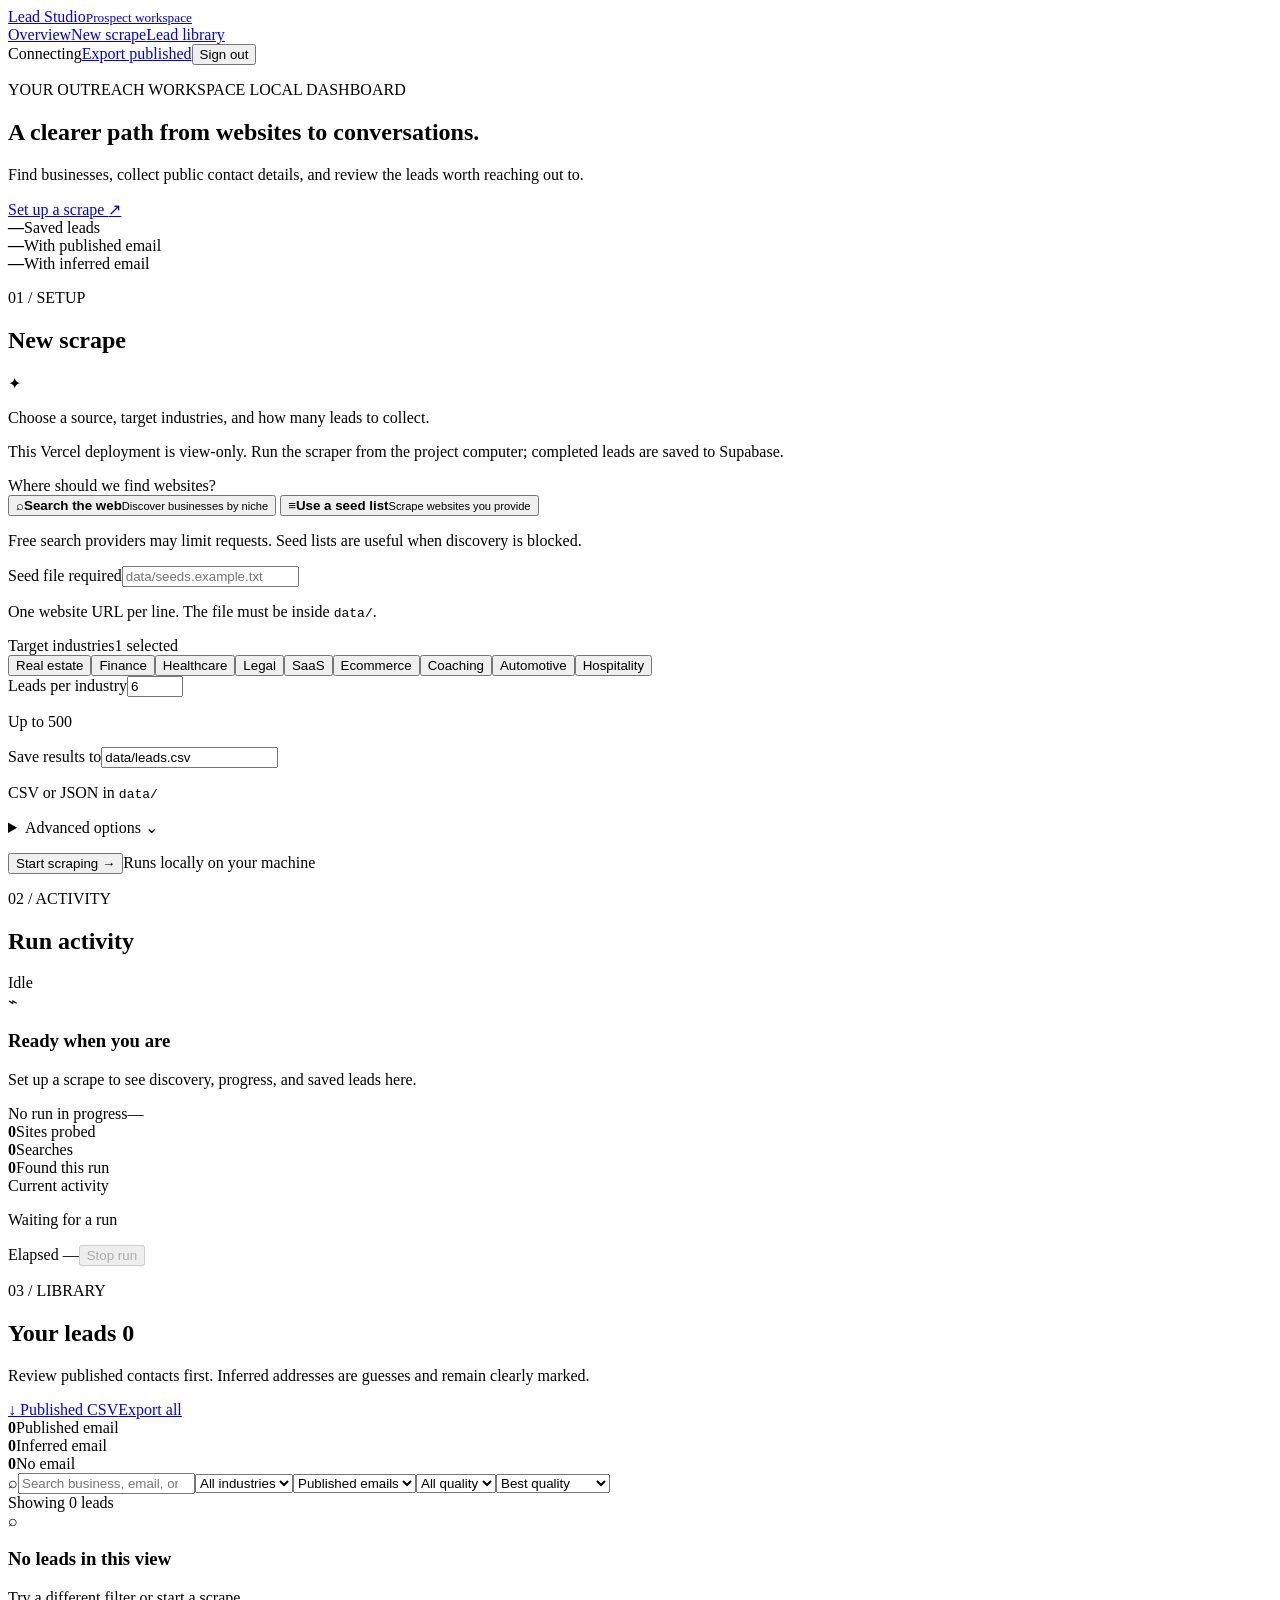
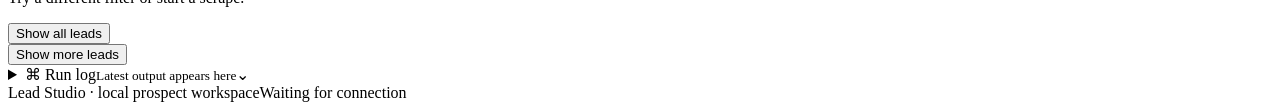
==== dashboard/index.html @ 06b7a098 "Disable non-durable hosted scrape runs" ====
<!doctype html>
<html lang="en">
<head>
  <meta charset="utf-8">
  <meta name="viewport" content="width=device-width, initial-scale=1">
  <meta name="theme-color" content="#f4f6fb">
  <title>Lead Studio · Prospect workspace</title>
  <link rel="stylesheet" href="/style.css">
</head>
<body>
  <header class="site-header"><div class="shell header-inner">
    <a class="brand" href="#overview" aria-label="Lead Studio overview"><span class="brand-mark" aria-hidden="true"><span></span><span></span><span></span></span><span class="brand-name">Lead Studio<small>Prospect workspace</small></span></a>
    <nav class="top-nav" aria-label="Main navigation"><a href="#overview">Overview</a><a href="#workspace">New scrape</a><a href="#leads">Lead library</a></nav>
    <div class="header-actions"><span class="connection" id="connection"><i id="statusDot"></i><span id="headerStatus">Connecting</span></span><a class="button button-quiet header-export" href="/api/export.csv?published_only=1" download="published-leads.csv">Export published</a><span class="user-name" id="userName"></span><button class="sign-out" id="signOut" type="button">Sign out</button></div>
  </div></header>

  <main class="shell">
    <section class="hero" id="overview" aria-labelledby="heroTitle">
      <div class="hero-copy"><p class="eyebrow">YOUR OUTREACH WORKSPACE <span class="eyebrow-line"></span> LOCAL DASHBOARD</p><h1 id="heroTitle">A clearer path from websites to conversations.</h1><p>Find businesses, collect public contact details, and review the leads worth reaching out to.</p><a class="hero-link" href="#workspace">Set up a scrape <span aria-hidden="true">↗</span></a></div>
      <div class="hero-stats" aria-label="Saved lead summary"><div class="hero-stat"><strong id="heroTotal">—</strong><span>Saved leads</span></div><div class="hero-stat"><strong id="heroPublished">—</strong><span>With published email</span></div><div class="hero-stat"><strong id="heroInferred">—</strong><span>With inferred email</span></div></div>
    </section>

    <div class="workspace-grid" id="workspace">
      <section class="surface setup-panel" aria-labelledby="setupTitle">
        <div class="section-heading"><div><p class="kicker">01 / SETUP</p><h2 id="setupTitle">New scrape</h2></div><span class="section-icon" aria-hidden="true">✦</span></div>
        <p class="section-intro">Choose a source, target industries, and how many leads to collect.</p>
        <p id="hostedNotice" class="form-notice hidden" role="status">This Vercel deployment is view-only. Run the scraper from the project computer; completed leads are saved to Supabase.</p>
        <div class="field-group"><span class="field-label">Where should we find websites?</span><div class="source-picker" role="group" aria-label="Website source">
          <button class="source-choice selected" id="modeSearch" type="button" aria-pressed="true"><span class="source-icon" aria-hidden="true">⌕</span><span><strong>Search the web</strong><small>Discover businesses by niche</small></span></button>
          <button class="source-choice" id="modeSeeds" type="button" aria-pressed="false"><span class="source-icon" aria-hidden="true">≡</span><span><strong>Use a seed list</strong><small>Scrape websites you provide</small></span></button>
        </div><p class="field-help" id="sourceHelp">Free search providers may limit requests. Seed lists are useful when discovery is blocked.</p></div>
        <div class="field-group seed-field hidden" id="seedField"><label class="field-label" for="r_seeds">Seed file <span class="required">required</span></label><input id="r_seeds" type="text" list="seedExamples" placeholder="data/seeds.example.txt" autocomplete="off" spellcheck="false"><datalist id="seedExamples"><option value="data/seeds.example.txt"><option value="data/seeds.demo.txt"></datalist><p class="field-help">One website URL per line. The file must be inside <code>data/</code>.</p></div>
        <div class="field-group"><div class="field-title-row"><span class="field-label" id="nicheLabel">Target industries</span><span class="field-counter" id="nicheCount">1 selected</span></div><div class="niche-picker" id="r_niches" role="group" aria-labelledby="nicheLabel">
          <button type="button" class="niche-choice selected" data-niche="real_estate" aria-pressed="true">Real estate</button><button type="button" class="niche-choice" data-niche="finance" aria-pressed="false">Finance</button><button type="button" class="niche-choice" data-niche="healthcare" aria-pressed="false">Healthcare</button><button type="button" class="niche-choice" data-niche="legal" aria-pressed="false">Legal</button><button type="button" class="niche-choice" data-niche="saas" aria-pressed="false">SaaS</button><button type="button" class="niche-choice" data-niche="ecommerce" aria-pressed="false">Ecommerce</button><button type="button" class="niche-choice" data-niche="coaching" aria-pressed="false">Coaching</button><button type="button" class="niche-choice" data-niche="automotive" aria-pressed="false">Automotive</button><button type="button" class="niche-choice" data-niche="hospitality" aria-pressed="false">Hospitality</button>
        </div></div>
        <div class="field-row"><div class="field-group"><label class="field-label" for="r_max">Leads per industry</label><input id="r_max" type="number" min="1" max="500" value="6"><p class="field-help">Up to 500</p></div><div class="field-group"><label class="field-label" for="r_out">Save results to</label><input id="r_out" type="text" value="data/leads.csv" autocomplete="off" spellcheck="false"><p class="field-help">CSV or JSON in <code>data/</code></p></div></div>
        <details class="advanced" id="advancedOptions"><summary>Advanced options <span aria-hidden="true">⌄</span></summary><div class="advanced-body"><div class="field-group"><label class="field-label" for="r_quality">Minimum lead quality</label><select id="r_quality"><option value="0">Any quality</option><option value="30">Medium or higher · 30+</option><option value="60">High only · 60+</option></select></div><label class="check-row"><input id="r_email" type="checkbox"><span><strong>Require an email</strong><small>Only save leads with an email address</small></span></label><label class="check-row"><input id="r_noenrich" type="checkbox"><span><strong>Skip enrichment</strong><small>Faster run without MX checks or social search</small></span></label><label class="check-row"><input id="r_fresh" type="checkbox"><span><strong>Start a fresh file</strong><small>Replace the selected output instead of merging</small></span></label></div></details>
        <p id="formNotice" class="form-notice hidden" role="status" aria-live="polite"></p><div class="form-actions"><button class="button button-primary" id="btnRun" type="button">Start scraping <span aria-hidden="true">→</span></button><span class="form-footnote">Runs locally on your machine</span></div>
      </section>

      <section class="surface activity-panel" id="activity" aria-labelledby="activityTitle"><div class="section-heading"><div><p class="kicker">02 / ACTIVITY</p><h2 id="activityTitle">Run activity</h2></div><span class="run-state idle" id="runBadge"><i></i><span>Idle</span></span></div><div class="activity-body"><div class="run-illustration" id="runIllustration" aria-hidden="true"><span>⌁</span></div><h3 id="runTitle">Ready when you are</h3><p id="runSummary">Set up a scrape to see discovery, progress, and saved leads here.</p><div class="progress-track" role="progressbar" aria-label="Run progress" aria-valuemin="0" aria-valuemax="100" aria-valuenow="0" id="runProgressTrack"><span id="runProgress"></span></div><div class="progress-caption"><span id="progressLabel">No run in progress</span><span id="progressAmount">—</span></div><div class="activity-metrics"><div><strong id="metricProbed">0</strong><span>Sites probed</span></div><div><strong id="metricSearches">0</strong><span>Searches</span></div><div><strong id="metricFound">0</strong><span>Found this run</span></div></div><div class="activity-current"><span>Current activity</span><p id="runCurrent">Waiting for a run</p></div></div><div class="activity-footer"><span id="runTime">Elapsed —</span><button class="button button-danger" id="btnStop" type="button" disabled>Stop run</button></div></section>
    </div>

    <section class="library" id="leads" aria-labelledby="libraryTitle"><div class="library-heading"><div><p class="kicker">03 / LIBRARY</p><h2 id="libraryTitle">Your leads <span class="count-badge" id="resultTotal">0</span></h2><p>Review published contacts first. Inferred addresses are guesses and remain clearly marked.</p></div><div class="export-actions"><a class="button button-outline" href="/api/export.csv?published_only=1" download="published-leads.csv">↓ Published CSV</a><a class="button button-text" href="/api/export.csv" download="all-leads.csv">Export all</a></div></div><div class="trust-summary" aria-label="Email source summary"><div><span class="summary-dot published"></span><strong id="publishedCount">0</strong><span>Published email</span></div><div><span class="summary-dot inferred"></span><strong id="inferredCount">0</strong><span>Inferred email</span></div><div><span class="summary-dot other"></span><strong id="otherCount">0</strong><span>No email</span></div></div>
      <div class="filter-bar"><label class="search-box" for="q"><span aria-hidden="true">⌕</span><input id="q" type="search" placeholder="Search business, email, or domain" autocomplete="off"></label><select id="f_niche" aria-label="Filter by industry"><option value="">All industries</option></select><select id="f_origin" aria-label="Filter by email source"><option value="published">Published emails</option><option value="all">All leads</option><option value="inferred">Inferred emails</option><option value="none">No email</option></select><select id="f_q" aria-label="Filter by quality"><option value="">All quality</option><option value="high">High</option><option value="medium">Medium</option><option value="low">Low</option></select><select id="f_sort" aria-label="Sort leads"><option value="quality">Best quality</option><option value="recent">Newest</option><option value="name">Business name</option></select></div><div class="library-meta"><span id="resultCount">Showing 0 leads</span><span id="dataSource"></span></div><div id="leadGrid" class="lead-grid"></div><div id="emptyState" class="empty-state hidden"><span aria-hidden="true">⌕</span><h3>No leads in this view</h3><p id="emptyText">Try a different filter or start a scrape.</p><button class="button button-outline" id="clearFilters" type="button">Show all leads</button></div><button class="button button-outline show-more hidden" id="showMore" type="button">Show more leads</button>
    </section>
    <details class="surface log-panel" id="logPanel"><summary><span><span class="log-icon" aria-hidden="true">⌘</span> Run log</span><small id="logLine">Latest output appears here</small><span aria-hidden="true">⌄</span></summary><pre id="log">No run output yet.</pre></details>
  </main>
  <footer class="site-footer"><div class="shell"><span>Lead Studio · local prospect workspace</span><span id="lastUpdated">Waiting for connection</span></div></footer>
  <dialog id="leadDialog" class="lead-dialog" aria-labelledby="dialogTitle"><div class="dialog-head"><div><p class="kicker">LEAD DETAILS</p><h2 id="dialogTitle">Business</h2></div><button id="dialogClose" class="dialog-close" type="button" aria-label="Close details">×</button></div><div id="dialogBody" class="dialog-body"></div></dialog><div id="toast" class="toast" role="status" aria-live="polite"></div>
  <script src="/app.js"></script>
</body>
</html>
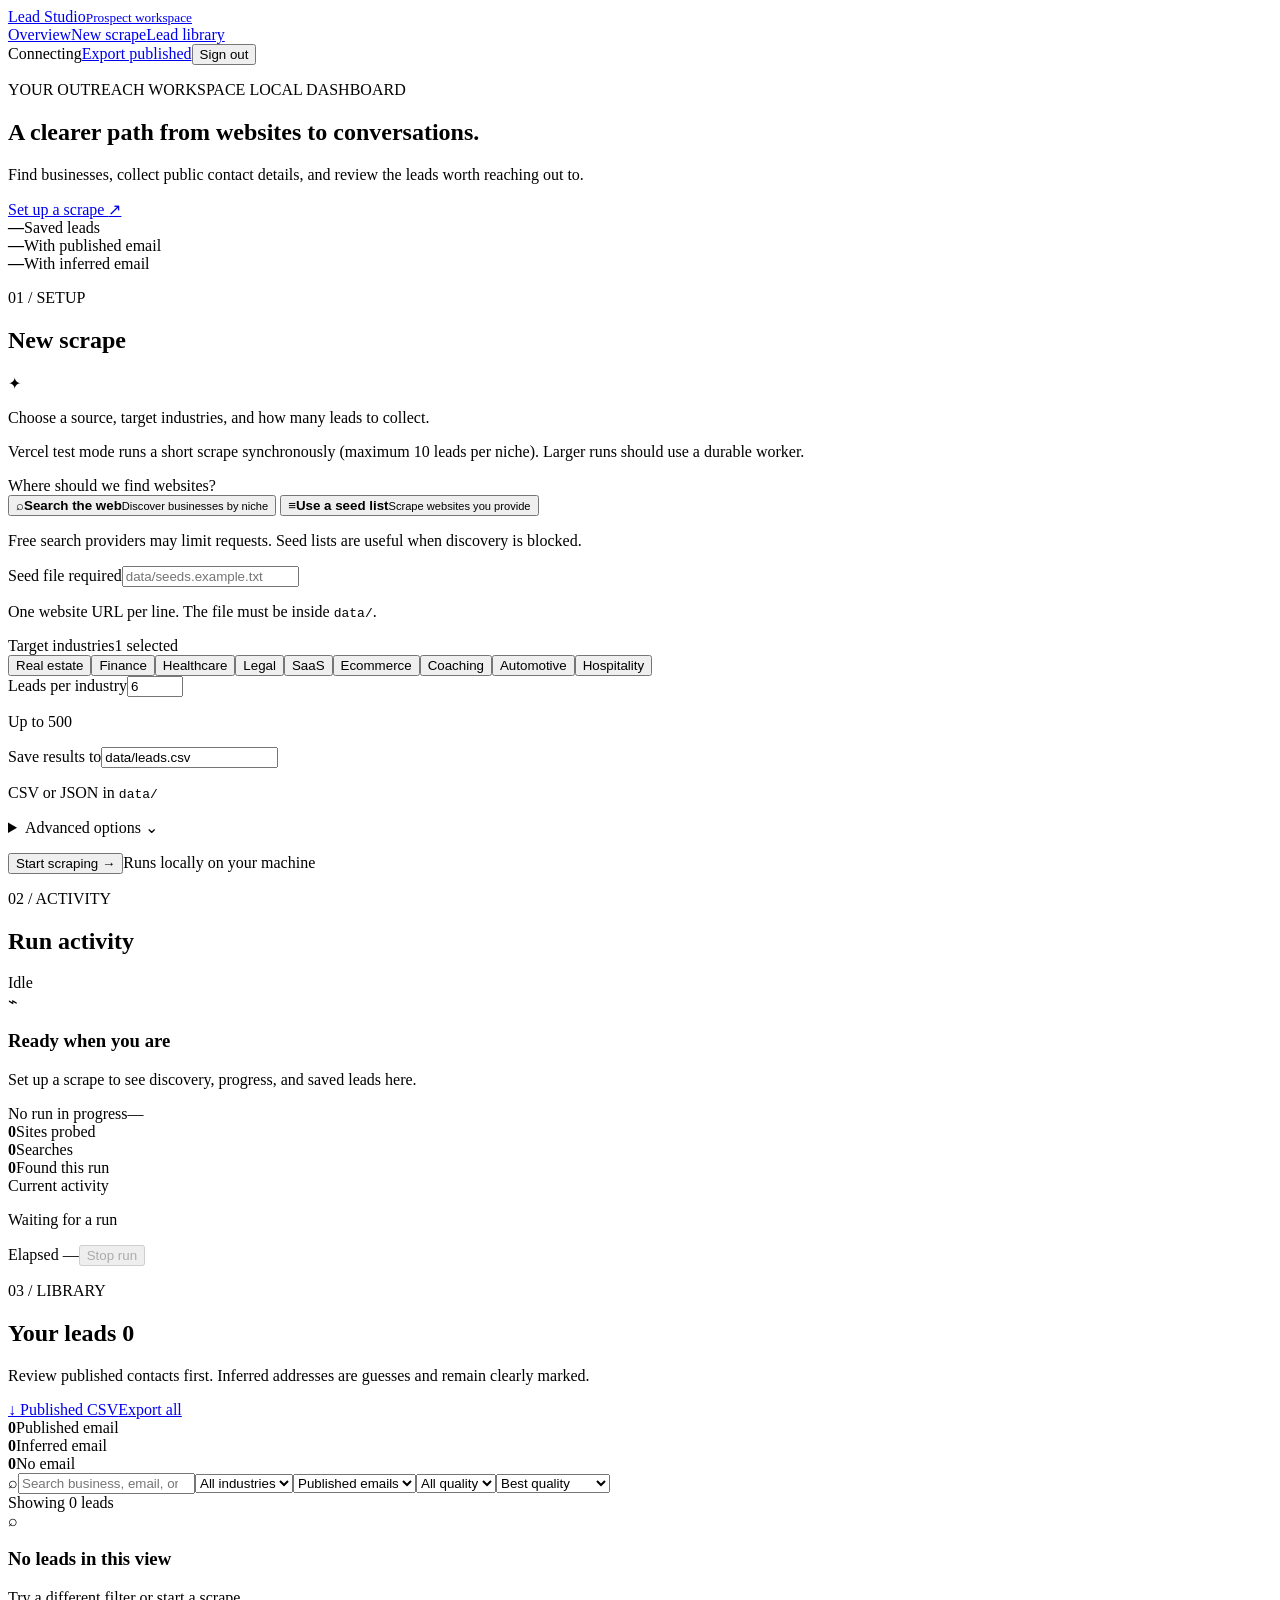
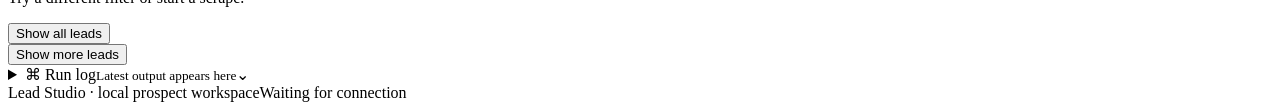
==== commit 92fe8961: "Run short scrapes from Vercel dashboard" ====
--- a/dashboard/index.html
+++ b/dashboard/index.html
@@ -24,7 +24,7 @@
       <section class="surface setup-panel" aria-labelledby="setupTitle">
         <div class="section-heading"><div><p class="kicker">01 / SETUP</p><h2 id="setupTitle">New scrape</h2></div><span class="section-icon" aria-hidden="true">✦</span></div>
         <p class="section-intro">Choose a source, target industries, and how many leads to collect.</p>
-        <p id="hostedNotice" class="form-notice hidden" role="status">This Vercel deployment is view-only. Run the scraper from the project computer; completed leads are saved to Supabase.</p>
+        <p id="hostedNotice" class="form-notice hidden" role="status">Vercel test mode runs a short scrape synchronously (maximum 10 leads per niche). Larger runs should use a durable worker.</p>
         <div class="field-group"><span class="field-label">Where should we find websites?</span><div class="source-picker" role="group" aria-label="Website source">
           <button class="source-choice selected" id="modeSearch" type="button" aria-pressed="true"><span class="source-icon" aria-hidden="true">⌕</span><span><strong>Search the web</strong><small>Discover businesses by niche</small></span></button>
           <button class="source-choice" id="modeSeeds" type="button" aria-pressed="false"><span class="source-icon" aria-hidden="true">≡</span><span><strong>Use a seed list</strong><small>Scrape websites you provide</small></span></button>
@@ -35,7 +35,7 @@
         </div></div>
         <div class="field-row"><div class="field-group"><label class="field-label" for="r_max">Leads per industry</label><input id="r_max" type="number" min="1" max="500" value="6"><p class="field-help">Up to 500</p></div><div class="field-group"><label class="field-label" for="r_out">Save results to</label><input id="r_out" type="text" value="data/leads.csv" autocomplete="off" spellcheck="false"><p class="field-help">CSV or JSON in <code>data/</code></p></div></div>
         <details class="advanced" id="advancedOptions"><summary>Advanced options <span aria-hidden="true">⌄</span></summary><div class="advanced-body"><div class="field-group"><label class="field-label" for="r_quality">Minimum lead quality</label><select id="r_quality"><option value="0">Any quality</option><option value="30">Medium or higher · 30+</option><option value="60">High only · 60+</option></select></div><label class="check-row"><input id="r_email" type="checkbox"><span><strong>Require an email</strong><small>Only save leads with an email address</small></span></label><label class="check-row"><input id="r_noenrich" type="checkbox"><span><strong>Skip enrichment</strong><small>Faster run without MX checks or social search</small></span></label><label class="check-row"><input id="r_fresh" type="checkbox"><span><strong>Start a fresh file</strong><small>Replace the selected output instead of merging</small></span></label></div></details>
-        <p id="formNotice" class="form-notice hidden" role="status" aria-live="polite"></p><div class="form-actions"><button class="button button-primary" id="btnRun" type="button">Start scraping <span aria-hidden="true">→</span></button><span class="form-footnote">Runs locally on your machine</span></div>
+        <p id="formNotice" class="form-notice hidden" role="status" aria-live="polite"></p><div class="form-actions"><button class="button button-primary" id="btnRun" type="button">Start scraping <span aria-hidden="true">→</span></button><span class="form-footnote" id="runFootnote">Runs locally on your machine</span></div>
       </section>
 
       <section class="surface activity-panel" id="activity" aria-labelledby="activityTitle"><div class="section-heading"><div><p class="kicker">02 / ACTIVITY</p><h2 id="activityTitle">Run activity</h2></div><span class="run-state idle" id="runBadge"><i></i><span>Idle</span></span></div><div class="activity-body"><div class="run-illustration" id="runIllustration" aria-hidden="true"><span>⌁</span></div><h3 id="runTitle">Ready when you are</h3><p id="runSummary">Set up a scrape to see discovery, progress, and saved leads here.</p><div class="progress-track" role="progressbar" aria-label="Run progress" aria-valuemin="0" aria-valuemax="100" aria-valuenow="0" id="runProgressTrack"><span id="runProgress"></span></div><div class="progress-caption"><span id="progressLabel">No run in progress</span><span id="progressAmount">—</span></div><div class="activity-metrics"><div><strong id="metricProbed">0</strong><span>Sites probed</span></div><div><strong id="metricSearches">0</strong><span>Searches</span></div><div><strong id="metricFound">0</strong><span>Found this run</span></div></div><div class="activity-current"><span>Current activity</span><p id="runCurrent">Waiting for a run</p></div></div><div class="activity-footer"><span id="runTime">Elapsed —</span><button class="button button-danger" id="btnStop" type="button" disabled>Stop run</button></div></section>
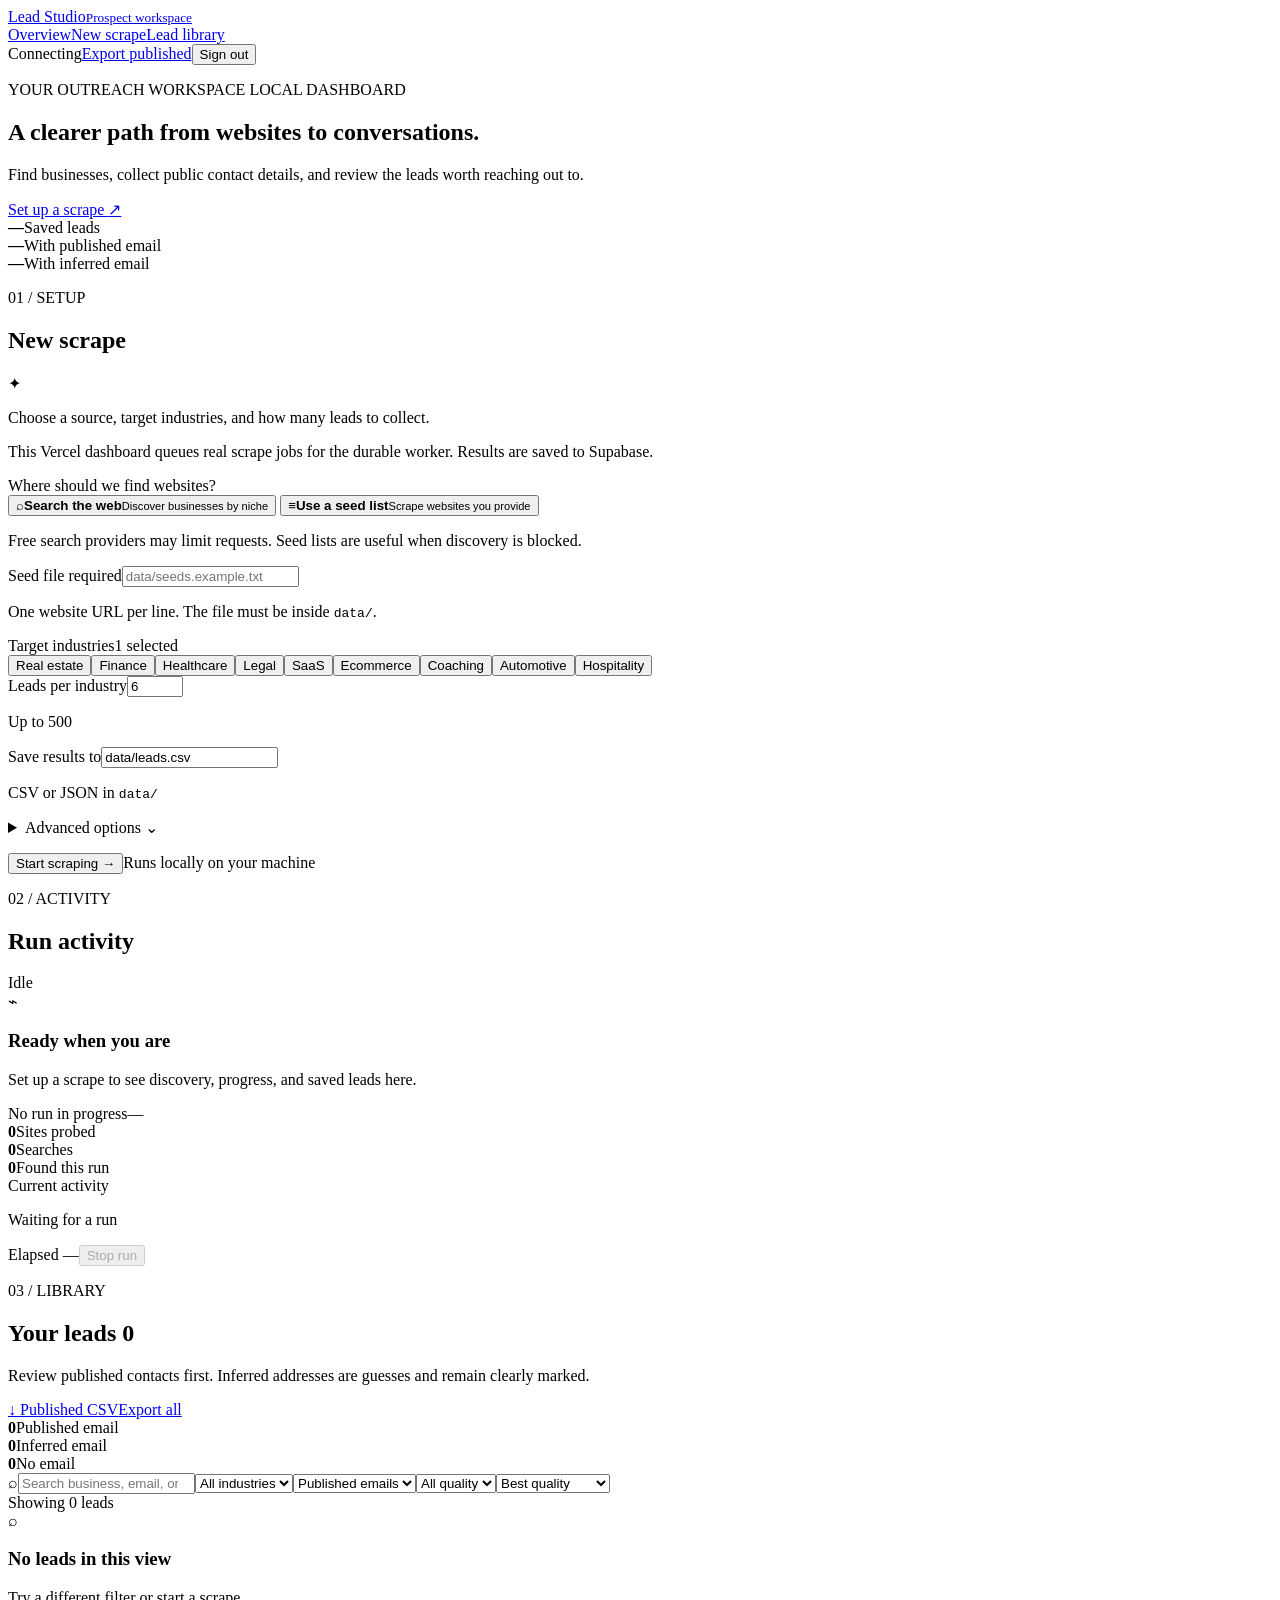
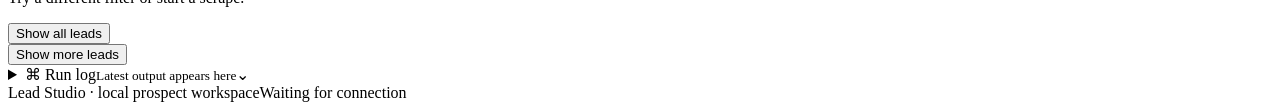
==== commit cdb678e9: "Add durable Supabase scrape worker" ====
--- a/dashboard/index.html
+++ b/dashboard/index.html
@@ -24,7 +24,7 @@
       <section class="surface setup-panel" aria-labelledby="setupTitle">
         <div class="section-heading"><div><p class="kicker">01 / SETUP</p><h2 id="setupTitle">New scrape</h2></div><span class="section-icon" aria-hidden="true">✦</span></div>
         <p class="section-intro">Choose a source, target industries, and how many leads to collect.</p>
-        <p id="hostedNotice" class="form-notice hidden" role="status">Vercel test mode runs a short scrape synchronously (maximum 10 leads per niche). Larger runs should use a durable worker.</p>
+        <p id="hostedNotice" class="form-notice hidden" role="status">This Vercel dashboard queues real scrape jobs for the durable worker. Results are saved to Supabase.</p>
         <div class="field-group"><span class="field-label">Where should we find websites?</span><div class="source-picker" role="group" aria-label="Website source">
           <button class="source-choice selected" id="modeSearch" type="button" aria-pressed="true"><span class="source-icon" aria-hidden="true">⌕</span><span><strong>Search the web</strong><small>Discover businesses by niche</small></span></button>
           <button class="source-choice" id="modeSeeds" type="button" aria-pressed="false"><span class="source-icon" aria-hidden="true">≡</span><span><strong>Use a seed list</strong><small>Scrape websites you provide</small></span></button>
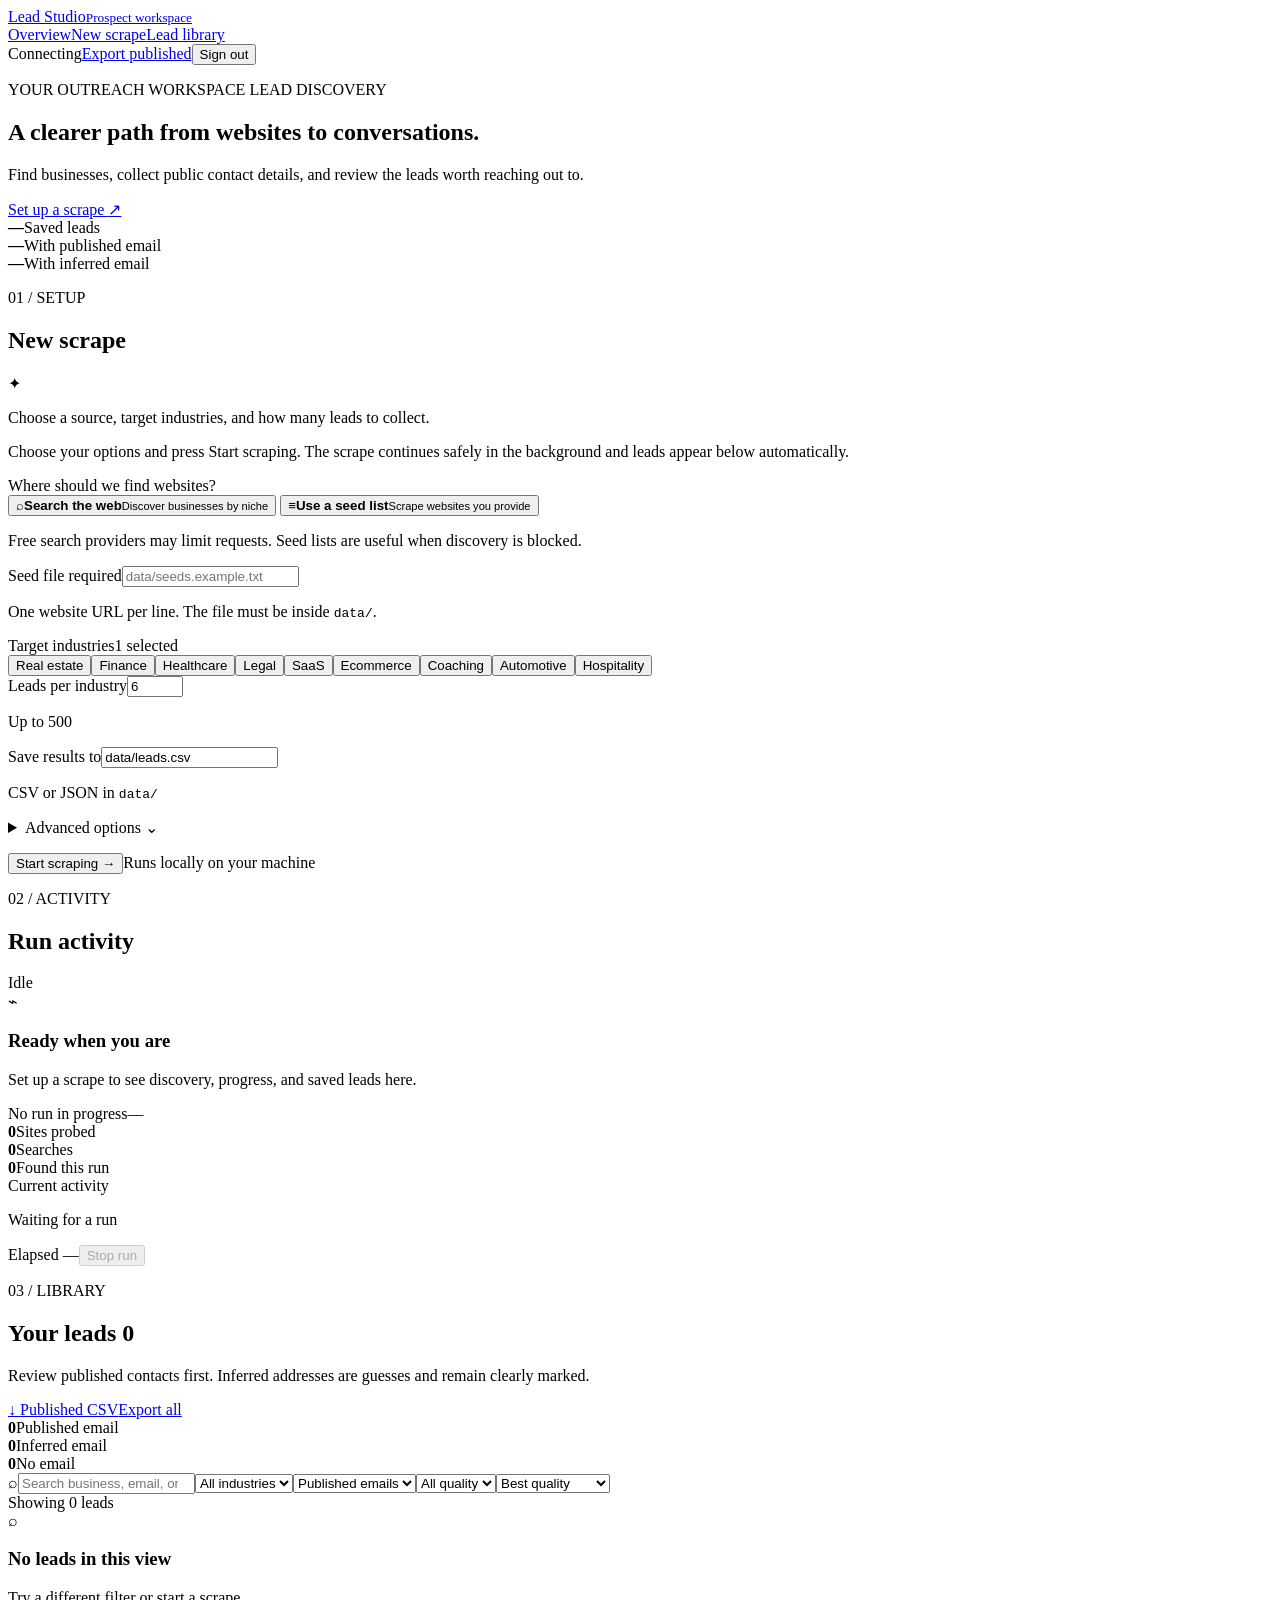
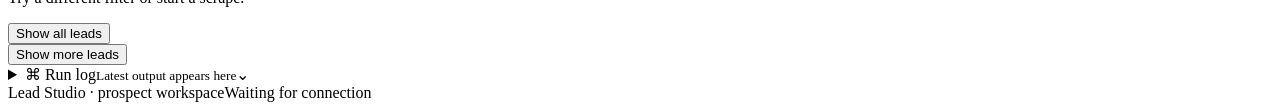
==== commit 25625693: "Start hosted scrapes without queue delays" ====
--- a/dashboard/index.html
+++ b/dashboard/index.html
@@ -16,7 +16,7 @@
 
   <main class="shell">
     <section class="hero" id="overview" aria-labelledby="heroTitle">
-      <div class="hero-copy"><p class="eyebrow">YOUR OUTREACH WORKSPACE <span class="eyebrow-line"></span> LOCAL DASHBOARD</p><h1 id="heroTitle">A clearer path from websites to conversations.</h1><p>Find businesses, collect public contact details, and review the leads worth reaching out to.</p><a class="hero-link" href="#workspace">Set up a scrape <span aria-hidden="true">↗</span></a></div>
+      <div class="hero-copy"><p class="eyebrow">YOUR OUTREACH WORKSPACE <span class="eyebrow-line"></span> LEAD DISCOVERY</p><h1 id="heroTitle">A clearer path from websites to conversations.</h1><p>Find businesses, collect public contact details, and review the leads worth reaching out to.</p><a class="hero-link" href="#workspace">Set up a scrape <span aria-hidden="true">↗</span></a></div>
       <div class="hero-stats" aria-label="Saved lead summary"><div class="hero-stat"><strong id="heroTotal">—</strong><span>Saved leads</span></div><div class="hero-stat"><strong id="heroPublished">—</strong><span>With published email</span></div><div class="hero-stat"><strong id="heroInferred">—</strong><span>With inferred email</span></div></div>
     </section>
 
@@ -24,7 +24,7 @@
       <section class="surface setup-panel" aria-labelledby="setupTitle">
         <div class="section-heading"><div><p class="kicker">01 / SETUP</p><h2 id="setupTitle">New scrape</h2></div><span class="section-icon" aria-hidden="true">✦</span></div>
         <p class="section-intro">Choose a source, target industries, and how many leads to collect.</p>
-        <p id="hostedNotice" class="form-notice hidden" role="status">This Vercel dashboard queues real scrape jobs for the durable worker. Results are saved to Supabase.</p>
+        <p id="hostedNotice" class="form-notice hidden" role="status">Choose your options and press Start scraping. The scrape continues safely in the background and leads appear below automatically.</p>
         <div class="field-group"><span class="field-label">Where should we find websites?</span><div class="source-picker" role="group" aria-label="Website source">
           <button class="source-choice selected" id="modeSearch" type="button" aria-pressed="true"><span class="source-icon" aria-hidden="true">⌕</span><span><strong>Search the web</strong><small>Discover businesses by niche</small></span></button>
           <button class="source-choice" id="modeSeeds" type="button" aria-pressed="false"><span class="source-icon" aria-hidden="true">≡</span><span><strong>Use a seed list</strong><small>Scrape websites you provide</small></span></button>
@@ -46,7 +46,7 @@
     </section>
     <details class="surface log-panel" id="logPanel"><summary><span><span class="log-icon" aria-hidden="true">⌘</span> Run log</span><small id="logLine">Latest output appears here</small><span aria-hidden="true">⌄</span></summary><pre id="log">No run output yet.</pre></details>
   </main>
-  <footer class="site-footer"><div class="shell"><span>Lead Studio · local prospect workspace</span><span id="lastUpdated">Waiting for connection</span></div></footer>
+  <footer class="site-footer"><div class="shell"><span>Lead Studio · prospect workspace</span><span id="lastUpdated">Waiting for connection</span></div></footer>
   <dialog id="leadDialog" class="lead-dialog" aria-labelledby="dialogTitle"><div class="dialog-head"><div><p class="kicker">LEAD DETAILS</p><h2 id="dialogTitle">Business</h2></div><button id="dialogClose" class="dialog-close" type="button" aria-label="Close details">×</button></div><div id="dialogBody" class="dialog-body"></div></dialog><div id="toast" class="toast" role="status" aria-live="polite"></div>
   <script src="/app.js"></script>
 </body>
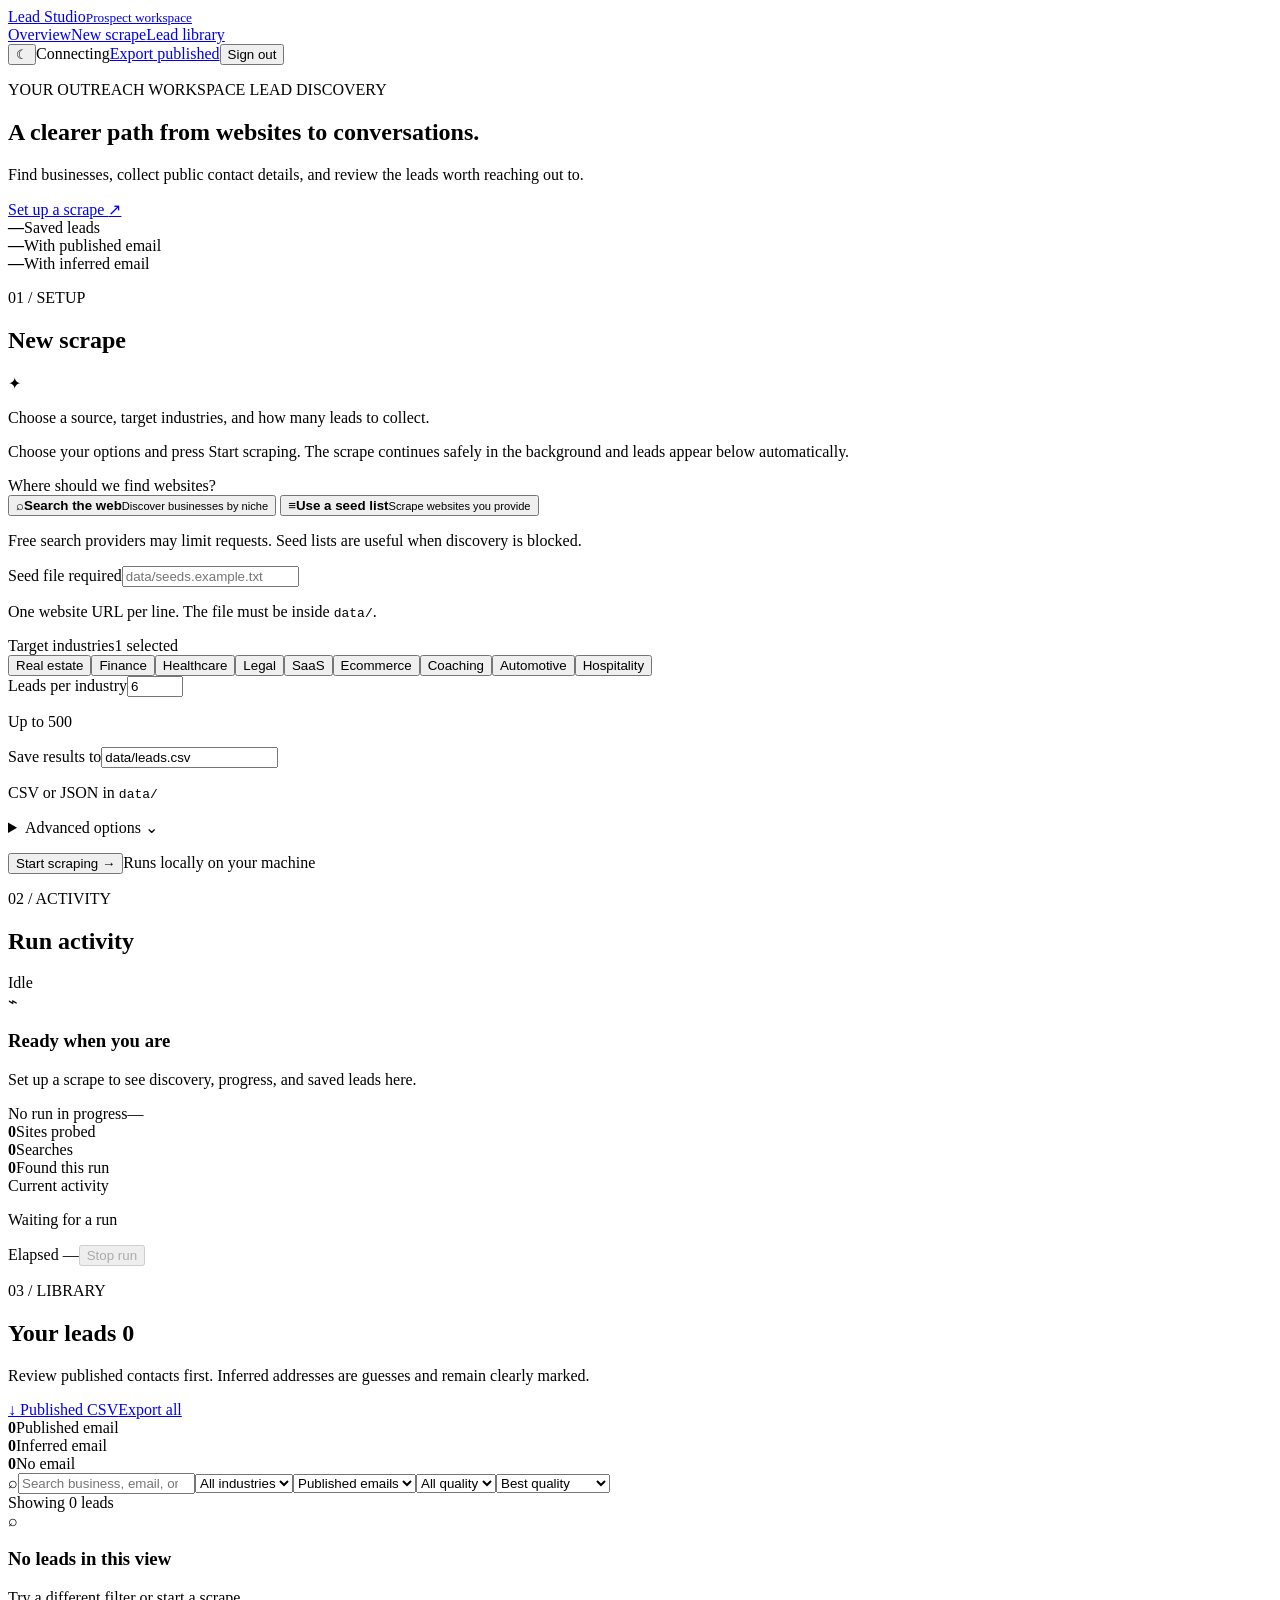
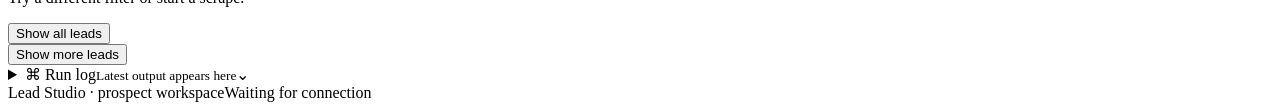
==== commit 24b5bae1: "Add social preview and color themes" ====
--- a/dashboard/index.html
+++ b/dashboard/index.html
@@ -4,14 +4,32 @@
   <meta charset="utf-8">
   <meta name="viewport" content="width=device-width, initial-scale=1">
   <meta name="theme-color" content="#f4f6fb">
+  <meta name="description" content="Find businesses, collect public contact details, and review outreach-ready leads in Lead Studio.">
+  <meta property="og:type" content="website">
+  <meta property="og:site_name" content="Lead Studio">
+  <meta property="og:title" content="Lead Studio · Prospect workspace">
+  <meta property="og:description" content="Turn public business websites into clear, reviewable lead lists.">
+  <meta property="og:url" content="https://custom-scraper-three.vercel.app/">
+  <meta property="og:image" content="https://custom-scraper-three.vercel.app/share-preview.jpg">
+  <meta property="og:image:secure_url" content="https://custom-scraper-three.vercel.app/share-preview.jpg">
+  <meta property="og:image:type" content="image/jpeg">
+  <meta property="og:image:width" content="1600">
+  <meta property="og:image:height" content="1600">
+  <meta property="og:image:alt" content="Zykken logo">
+  <meta name="twitter:card" content="summary_large_image">
+  <meta name="twitter:title" content="Lead Studio · Prospect workspace">
+  <meta name="twitter:description" content="Turn public business websites into clear, reviewable lead lists.">
+  <meta name="twitter:image" content="https://custom-scraper-three.vercel.app/share-preview.jpg">
   <title>Lead Studio · Prospect workspace</title>
+  <link rel="icon" href="/share-preview.jpg" type="image/jpeg">
+  <script src="/theme.js"></script>
   <link rel="stylesheet" href="/style.css">
 </head>
 <body>
   <header class="site-header"><div class="shell header-inner">
     <a class="brand" href="#overview" aria-label="Lead Studio overview"><span class="brand-mark" aria-hidden="true"><span></span><span></span><span></span></span><span class="brand-name">Lead Studio<small>Prospect workspace</small></span></a>
     <nav class="top-nav" aria-label="Main navigation"><a href="#overview">Overview</a><a href="#workspace">New scrape</a><a href="#leads">Lead library</a></nav>
-    <div class="header-actions"><span class="connection" id="connection"><i id="statusDot"></i><span id="headerStatus">Connecting</span></span><a class="button button-quiet header-export" href="/api/export.csv?published_only=1" download="published-leads.csv">Export published</a><span class="user-name" id="userName"></span><button class="sign-out" id="signOut" type="button">Sign out</button></div>
+    <div class="header-actions"><button class="theme-toggle" id="themeToggle" type="button" aria-label="Switch to dark mode" title="Switch color theme"><span class="theme-icon" aria-hidden="true">☾</span></button><span class="connection" id="connection"><i id="statusDot"></i><span id="headerStatus">Connecting</span></span><a class="button button-quiet header-export" href="/api/export.csv?published_only=1" download="published-leads.csv">Export published</a><span class="user-name" id="userName"></span><button class="sign-out" id="signOut" type="button">Sign out</button></div>
   </div></header>
 
   <main class="shell">
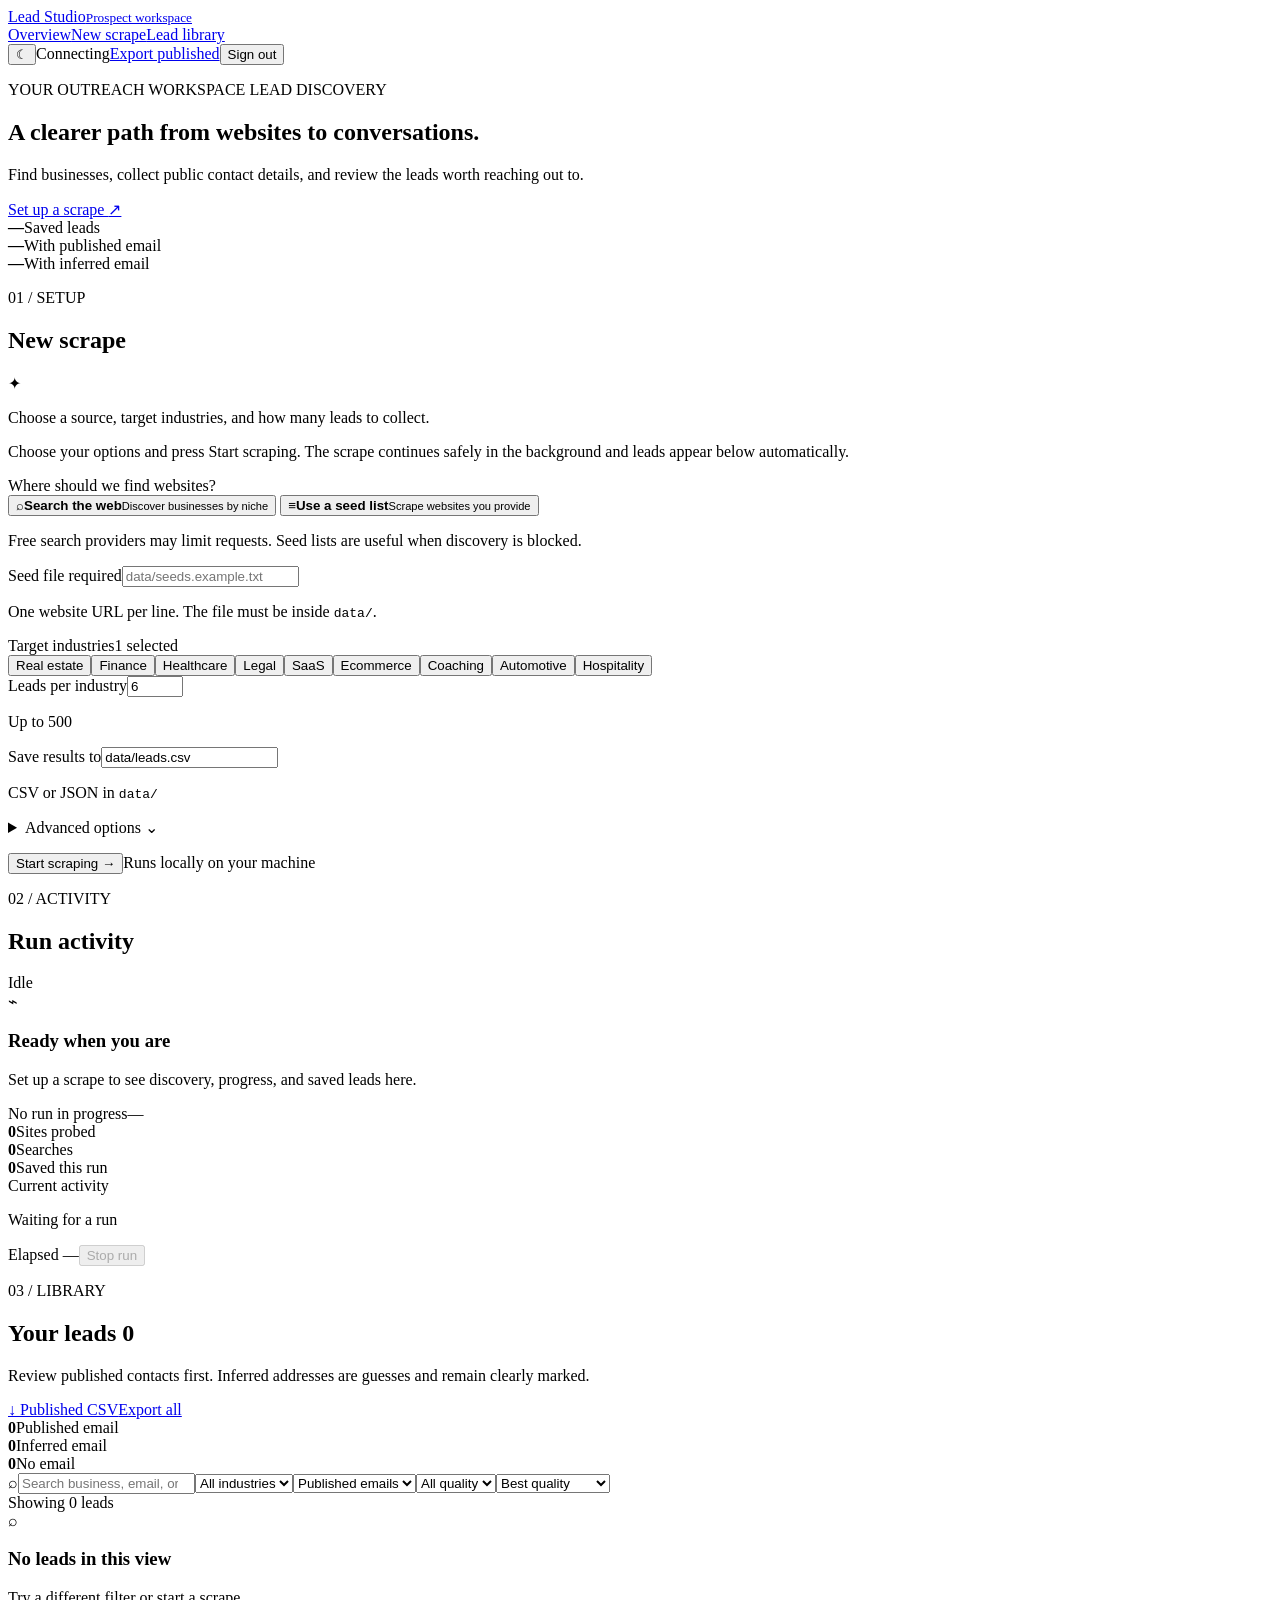
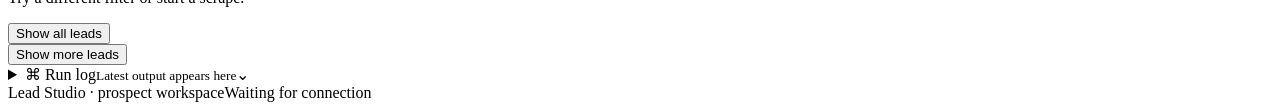
==== commit 96183486: "Explain filtered scrape results" ====
--- a/dashboard/index.html
+++ b/dashboard/index.html
@@ -21,13 +21,13 @@
   <meta name="twitter:description" content="Turn public business websites into clear, reviewable lead lists.">
   <meta name="twitter:image" content="https://custom-scraper-three.vercel.app/share-preview.jpg">
   <title>Lead Studio · Prospect workspace</title>
-  <link rel="icon" href="/share-preview.jpg" type="image/jpeg">
+  <link rel="icon" href="/brand-logo.png" type="image/png">
   <script src="/theme.js"></script>
   <link rel="stylesheet" href="/style.css">
 </head>
 <body>
   <header class="site-header"><div class="shell header-inner">
-    <a class="brand" href="#overview" aria-label="Lead Studio overview"><span class="brand-mark" aria-hidden="true"><span></span><span></span><span></span></span><span class="brand-name">Lead Studio<small>Prospect workspace</small></span></a>
+    <a class="brand" href="#overview" aria-label="Lead Studio overview"><span class="brand-mark" aria-hidden="true"><img src="/brand-logo.png" alt=""></span><span class="brand-name">Lead Studio<small>Prospect workspace</small></span></a>
     <nav class="top-nav" aria-label="Main navigation"><a href="#overview">Overview</a><a href="#workspace">New scrape</a><a href="#leads">Lead library</a></nav>
     <div class="header-actions"><button class="theme-toggle" id="themeToggle" type="button" aria-label="Switch to dark mode" title="Switch color theme"><span class="theme-icon" aria-hidden="true">☾</span></button><span class="connection" id="connection"><i id="statusDot"></i><span id="headerStatus">Connecting</span></span><a class="button button-quiet header-export" href="/api/export.csv?published_only=1" download="published-leads.csv">Export published</a><span class="user-name" id="userName"></span><button class="sign-out" id="signOut" type="button">Sign out</button></div>
   </div></header>
@@ -52,11 +52,11 @@
           <button type="button" class="niche-choice selected" data-niche="real_estate" aria-pressed="true">Real estate</button><button type="button" class="niche-choice" data-niche="finance" aria-pressed="false">Finance</button><button type="button" class="niche-choice" data-niche="healthcare" aria-pressed="false">Healthcare</button><button type="button" class="niche-choice" data-niche="legal" aria-pressed="false">Legal</button><button type="button" class="niche-choice" data-niche="saas" aria-pressed="false">SaaS</button><button type="button" class="niche-choice" data-niche="ecommerce" aria-pressed="false">Ecommerce</button><button type="button" class="niche-choice" data-niche="coaching" aria-pressed="false">Coaching</button><button type="button" class="niche-choice" data-niche="automotive" aria-pressed="false">Automotive</button><button type="button" class="niche-choice" data-niche="hospitality" aria-pressed="false">Hospitality</button>
         </div></div>
         <div class="field-row"><div class="field-group"><label class="field-label" for="r_max">Leads per industry</label><input id="r_max" type="number" min="1" max="500" value="6"><p class="field-help">Up to 500</p></div><div class="field-group"><label class="field-label" for="r_out">Save results to</label><input id="r_out" type="text" value="data/leads.csv" autocomplete="off" spellcheck="false"><p class="field-help">CSV or JSON in <code>data/</code></p></div></div>
-        <details class="advanced" id="advancedOptions"><summary>Advanced options <span aria-hidden="true">⌄</span></summary><div class="advanced-body"><div class="field-group"><label class="field-label" for="r_quality">Minimum lead quality</label><select id="r_quality"><option value="0">Any quality</option><option value="30">Medium or higher · 30+</option><option value="60">High only · 60+</option></select></div><label class="check-row"><input id="r_email" type="checkbox"><span><strong>Require an email</strong><small>Only save leads with an email address</small></span></label><label class="check-row"><input id="r_noenrich" type="checkbox"><span><strong>Skip enrichment</strong><small>Faster run without MX checks or social search</small></span></label><label class="check-row"><input id="r_fresh" type="checkbox"><span><strong>Start a fresh file</strong><small>Replace the selected output instead of merging</small></span></label></div></details>
+        <details class="advanced" id="advancedOptions"><summary>Advanced options <span aria-hidden="true">⌄</span></summary><div class="advanced-body"><div class="field-group"><label class="field-label" for="r_quality">Minimum lead quality</label><select id="r_quality"><option value="0">Recommended · keep valid leads</option><option value="15">Published email or stronger · 15+</option><option value="30">Multi-channel leads · 30+</option></select><p class="field-help">Higher thresholds can remove otherwise valid leads. Start with Recommended for the broadest results.</p></div><label class="check-row"><input id="r_email" type="checkbox"><span><strong>Require an email</strong><small>Only save leads with an email address; this can reduce results</small></span></label><label class="check-row"><input id="r_noenrich" type="checkbox"><span><strong>Skip enrichment</strong><small>Faster run without MX checks or social search</small></span></label><label class="check-row"><input id="r_fresh" type="checkbox"><span><strong>Start a fresh file</strong><small>Replace the selected output instead of merging</small></span></label></div></details>
         <p id="formNotice" class="form-notice hidden" role="status" aria-live="polite"></p><div class="form-actions"><button class="button button-primary" id="btnRun" type="button">Start scraping <span aria-hidden="true">→</span></button><span class="form-footnote" id="runFootnote">Runs locally on your machine</span></div>
       </section>
 
-      <section class="surface activity-panel" id="activity" aria-labelledby="activityTitle"><div class="section-heading"><div><p class="kicker">02 / ACTIVITY</p><h2 id="activityTitle">Run activity</h2></div><span class="run-state idle" id="runBadge"><i></i><span>Idle</span></span></div><div class="activity-body"><div class="run-illustration" id="runIllustration" aria-hidden="true"><span>⌁</span></div><h3 id="runTitle">Ready when you are</h3><p id="runSummary">Set up a scrape to see discovery, progress, and saved leads here.</p><div class="progress-track" role="progressbar" aria-label="Run progress" aria-valuemin="0" aria-valuemax="100" aria-valuenow="0" id="runProgressTrack"><span id="runProgress"></span></div><div class="progress-caption"><span id="progressLabel">No run in progress</span><span id="progressAmount">—</span></div><div class="activity-metrics"><div><strong id="metricProbed">0</strong><span>Sites probed</span></div><div><strong id="metricSearches">0</strong><span>Searches</span></div><div><strong id="metricFound">0</strong><span>Found this run</span></div></div><div class="activity-current"><span>Current activity</span><p id="runCurrent">Waiting for a run</p></div></div><div class="activity-footer"><span id="runTime">Elapsed —</span><button class="button button-danger" id="btnStop" type="button" disabled>Stop run</button></div></section>
+      <section class="surface activity-panel" id="activity" aria-labelledby="activityTitle"><div class="section-heading"><div><p class="kicker">02 / ACTIVITY</p><h2 id="activityTitle">Run activity</h2></div><span class="run-state idle" id="runBadge"><i></i><span>Idle</span></span></div><div class="activity-body"><div class="run-illustration" id="runIllustration" aria-hidden="true"><span>⌁</span></div><h3 id="runTitle">Ready when you are</h3><p id="runSummary">Set up a scrape to see discovery, progress, and saved leads here.</p><div class="progress-track" role="progressbar" aria-label="Run progress" aria-valuemin="0" aria-valuemax="100" aria-valuenow="0" id="runProgressTrack"><span id="runProgress"></span></div><div class="progress-caption"><span id="progressLabel">No run in progress</span><span id="progressAmount">—</span></div><div class="activity-metrics"><div><strong id="metricProbed">0</strong><span>Sites probed</span></div><div><strong id="metricSearches">0</strong><span>Searches</span></div><div><strong id="metricFound">0</strong><span>Saved this run</span></div></div><div class="activity-current"><span>Current activity</span><p id="runCurrent">Waiting for a run</p></div></div><div class="activity-footer"><span id="runTime">Elapsed —</span><button class="button button-danger" id="btnStop" type="button" disabled>Stop run</button></div></section>
     </div>
 
     <section class="library" id="leads" aria-labelledby="libraryTitle"><div class="library-heading"><div><p class="kicker">03 / LIBRARY</p><h2 id="libraryTitle">Your leads <span class="count-badge" id="resultTotal">0</span></h2><p>Review published contacts first. Inferred addresses are guesses and remain clearly marked.</p></div><div class="export-actions"><a class="button button-outline" href="/api/export.csv?published_only=1" download="published-leads.csv">↓ Published CSV</a><a class="button button-text" href="/api/export.csv" download="all-leads.csv">Export all</a></div></div><div class="trust-summary" aria-label="Email source summary"><div><span class="summary-dot published"></span><strong id="publishedCount">0</strong><span>Published email</span></div><div><span class="summary-dot inferred"></span><strong id="inferredCount">0</strong><span>Inferred email</span></div><div><span class="summary-dot other"></span><strong id="otherCount">0</strong><span>No email</span></div></div>
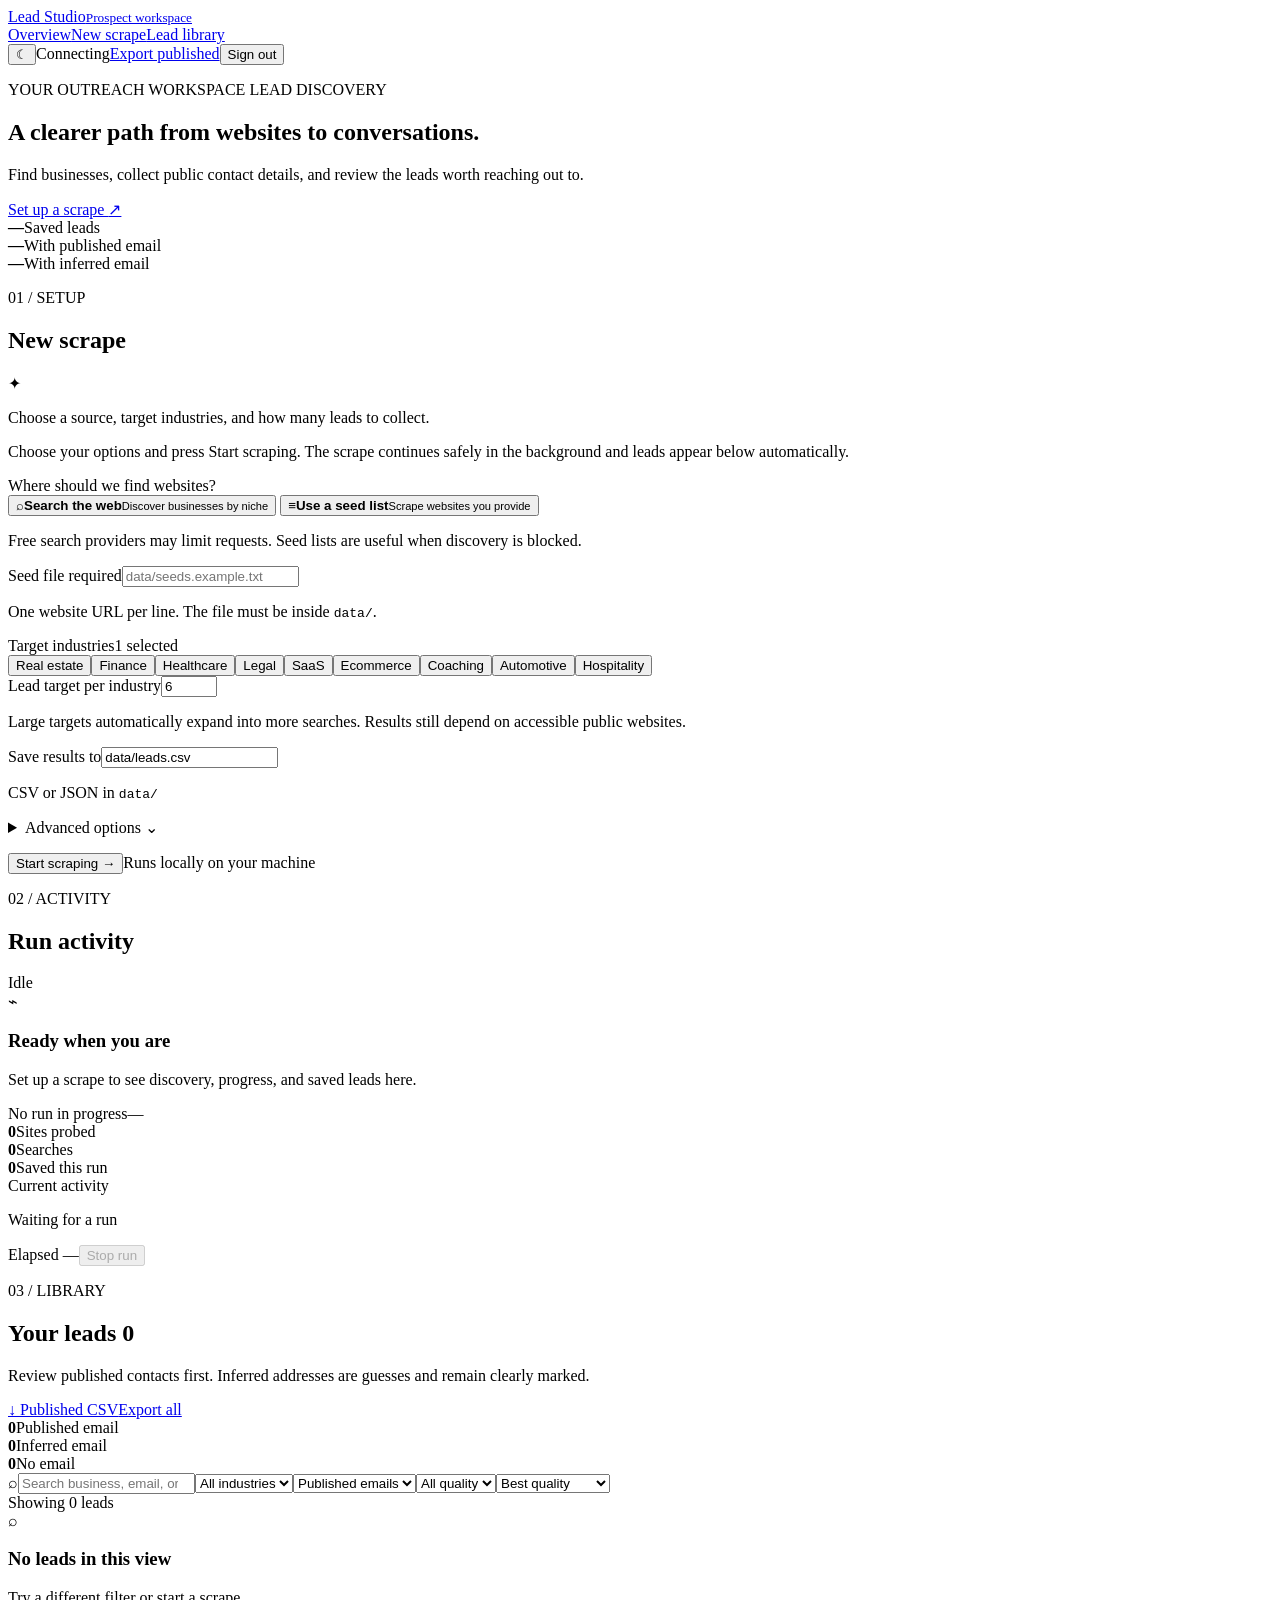
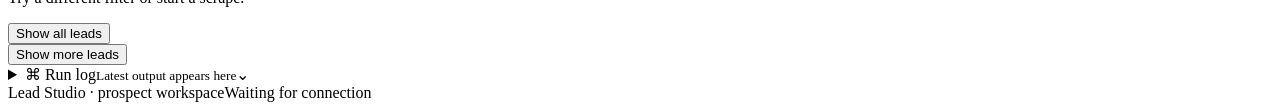
==== commit 7d950b8b: "Scale discovery to requested lead targets" ====
--- a/dashboard/index.html
+++ b/dashboard/index.html
@@ -51,7 +51,7 @@
         <div class="field-group"><div class="field-title-row"><span class="field-label" id="nicheLabel">Target industries</span><span class="field-counter" id="nicheCount">1 selected</span></div><div class="niche-picker" id="r_niches" role="group" aria-labelledby="nicheLabel">
           <button type="button" class="niche-choice selected" data-niche="real_estate" aria-pressed="true">Real estate</button><button type="button" class="niche-choice" data-niche="finance" aria-pressed="false">Finance</button><button type="button" class="niche-choice" data-niche="healthcare" aria-pressed="false">Healthcare</button><button type="button" class="niche-choice" data-niche="legal" aria-pressed="false">Legal</button><button type="button" class="niche-choice" data-niche="saas" aria-pressed="false">SaaS</button><button type="button" class="niche-choice" data-niche="ecommerce" aria-pressed="false">Ecommerce</button><button type="button" class="niche-choice" data-niche="coaching" aria-pressed="false">Coaching</button><button type="button" class="niche-choice" data-niche="automotive" aria-pressed="false">Automotive</button><button type="button" class="niche-choice" data-niche="hospitality" aria-pressed="false">Hospitality</button>
         </div></div>
-        <div class="field-row"><div class="field-group"><label class="field-label" for="r_max">Leads per industry</label><input id="r_max" type="number" min="1" max="500" value="6"><p class="field-help">Up to 500</p></div><div class="field-group"><label class="field-label" for="r_out">Save results to</label><input id="r_out" type="text" value="data/leads.csv" autocomplete="off" spellcheck="false"><p class="field-help">CSV or JSON in <code>data/</code></p></div></div>
+        <div class="field-row"><div class="field-group"><label class="field-label" for="r_max">Lead target per industry</label><input id="r_max" type="number" min="1" max="500" value="6"><p class="field-help">Large targets automatically expand into more searches. Results still depend on accessible public websites.</p></div><div class="field-group"><label class="field-label" for="r_out">Save results to</label><input id="r_out" type="text" value="data/leads.csv" autocomplete="off" spellcheck="false"><p class="field-help">CSV or JSON in <code>data/</code></p></div></div>
         <details class="advanced" id="advancedOptions"><summary>Advanced options <span aria-hidden="true">⌄</span></summary><div class="advanced-body"><div class="field-group"><label class="field-label" for="r_quality">Minimum lead quality</label><select id="r_quality"><option value="0">Recommended · keep valid leads</option><option value="15">Published email or stronger · 15+</option><option value="30">Multi-channel leads · 30+</option></select><p class="field-help">Higher thresholds can remove otherwise valid leads. Start with Recommended for the broadest results.</p></div><label class="check-row"><input id="r_email" type="checkbox"><span><strong>Require an email</strong><small>Only save leads with an email address; this can reduce results</small></span></label><label class="check-row"><input id="r_noenrich" type="checkbox"><span><strong>Skip enrichment</strong><small>Faster run without MX checks or social search</small></span></label><label class="check-row"><input id="r_fresh" type="checkbox"><span><strong>Start a fresh file</strong><small>Replace the selected output instead of merging</small></span></label></div></details>
         <p id="formNotice" class="form-notice hidden" role="status" aria-live="polite"></p><div class="form-actions"><button class="button button-primary" id="btnRun" type="button">Start scraping <span aria-hidden="true">→</span></button><span class="form-footnote" id="runFootnote">Runs locally on your machine</span></div>
       </section>
